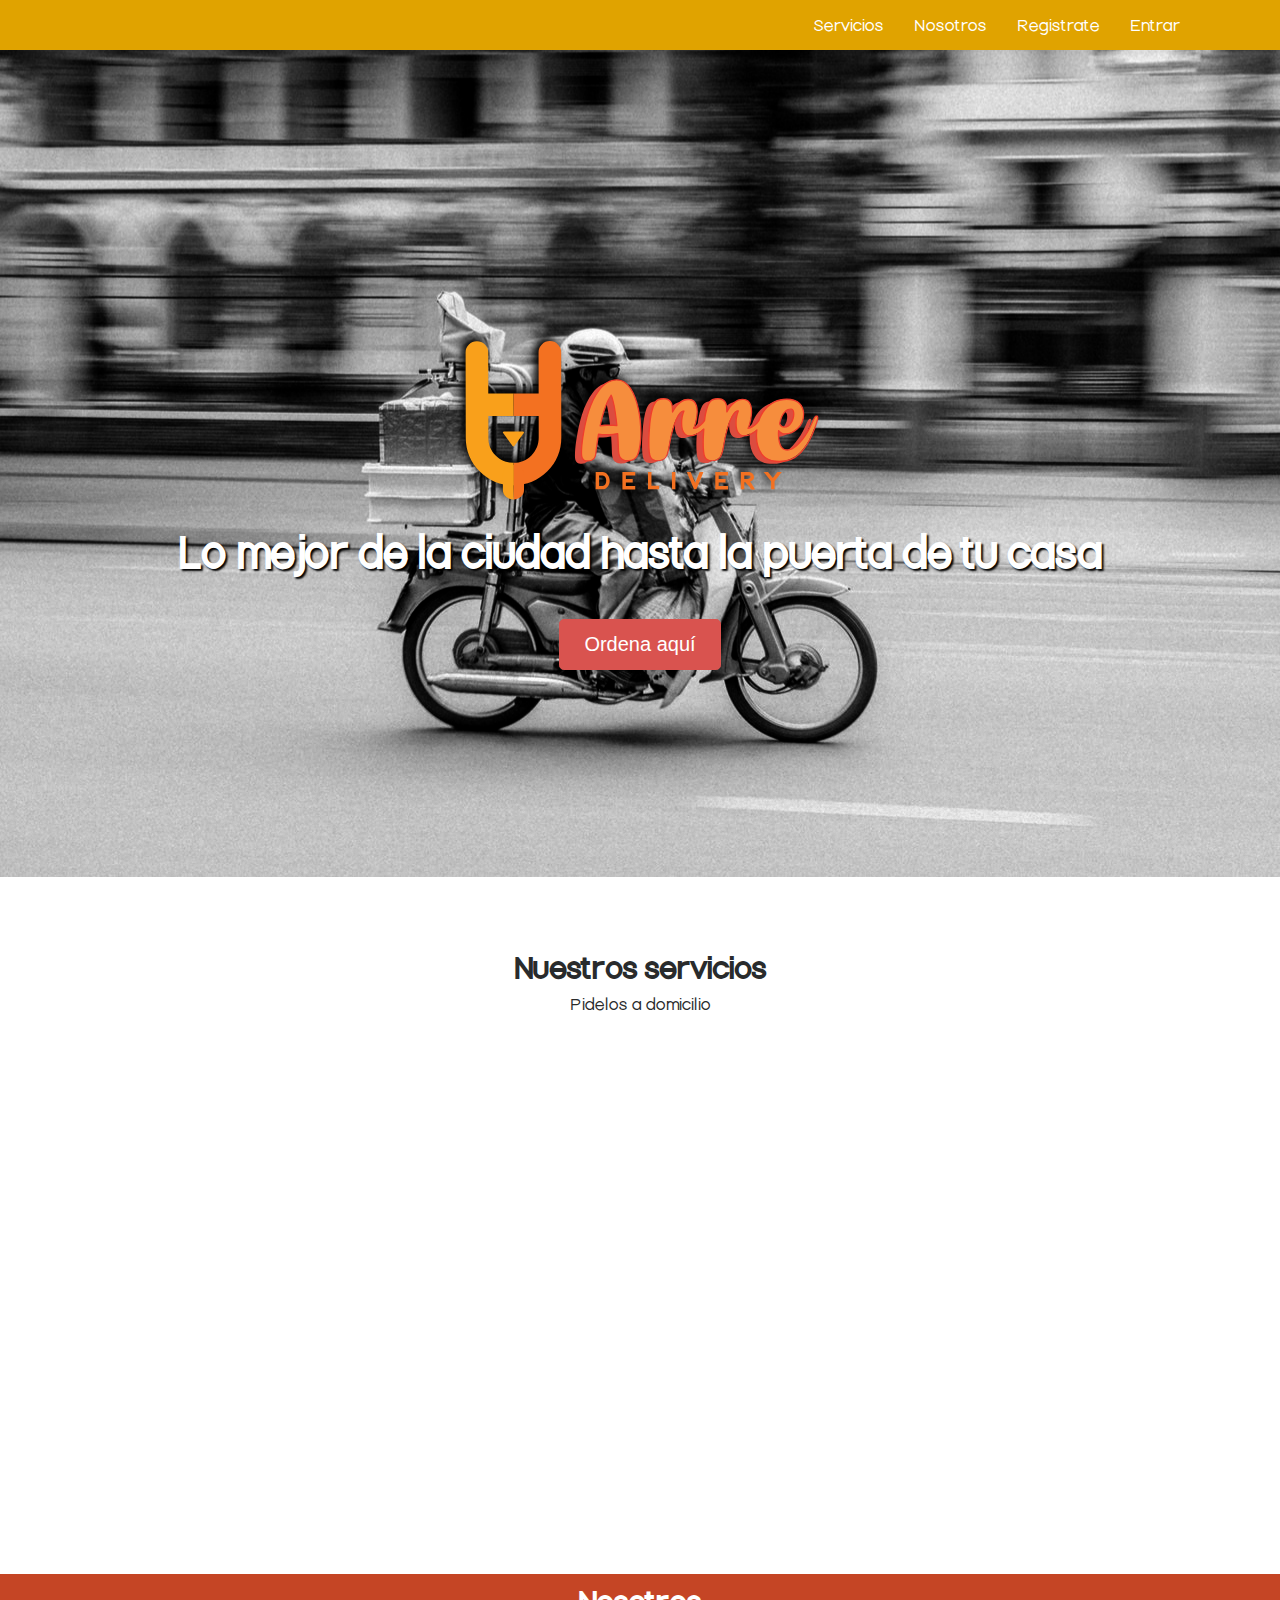
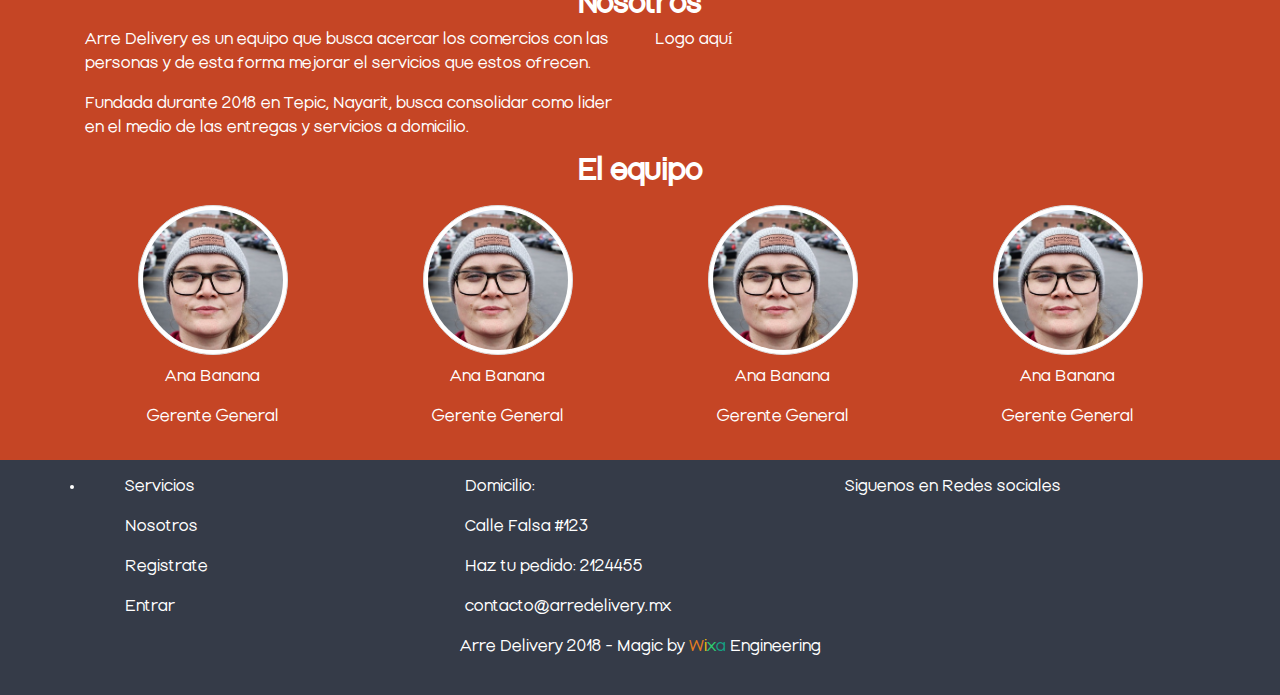
==== index.html @ 2e3682c5 "Front site ArreDelivery V0.1" ====
<!DOCTYPE html>
<html lang="en">
<head>
  <meta charset="UTF-8">
  <meta name="viewport" content="width=device-width, initial-scale=1.0">
  <meta http-equiv="X-UA-Compatible" content="ie=edge">
  <title>Arre Delivery</title>
  <!-- Bootstrap CSS -->
  <link rel="stylesheet" href="css/bootstrap.min.css">
  <!-- Font-awesome -->
  <link rel="stylesheet" href="https://use.fontawesome.com/releases/v5.3.1/css/all.css" integrity="sha384-mzrmE5qonljUremFsqc01SB46JvROS7bZs3IO2EmfFsd15uHvIt+Y8vEf7N7fWAU" crossorigin="anonymous">
  <!-- Wow Animate -->
  <link rel="stylesheet" href="css/animate.min.css">
  <!-- Estilos independientes -->
  <link rel="stylesheet" href="css/style.css">
  <link rel="stylesheet" href="css/nordicafont.css">
</head>
<body>
  <header >
    <article class="container">
      <p  class="hidden-sm-up"><a href="javascript:void(0)" onclick="openNav()"><i class="fas fa-bars fa-border"></i></a></p>
      <section id="navbar-menu" class="navbar-menu">
        <li>
          <ul><a ref="javascript:void(0)" class="closebtn hidden-md-up" onclick="closeNav()"><i class="fas fa-times"></i></a></ul>
          <ul><a href="#services" onclick="closeNav()">Servicios</a></ul>
          <ul><a href="#aboutus" onclick="closeNav()">Nosotros</a></ul>
          <ul><a href="">Registrate</a></ul>
          <ul><a href="">Entrar</a></ul>
        </li>
      </section>
    </article>
  </header>
  <main>
    <article class="main-article d-flex flex-column justify-content-center">
      <section class="text-center d-flex flex-column justify-content-around">
        <img class="logo text-center" src="images/Logo.svg" alt="">
        <h1>Lo mejor de la ciudad hasta la puerta de tu casa</h1>
        <hr/>
        <a href="#services" class="wow zoomIn" ><button  type="button" class="btn btn-danger btn-lg">Ordena aquí</button></a>
      </section>
    </article>
    <article id="services" class="services container text-center">
      <section class="text-center">
        <h3>Nuestros servicios</h3>
        <p>Pidelos a domicilio</p>
        <div class="row">
          <div class="col-sm-12 col-md-6 wow slideInLeft">
            <img src="images/restaurant.jpg" alt="" class="img-thumbnail">
            <p>Restaurantes</p>
          </div>
          <div class="col-sm-12 col-md-6 wow slideInRight">
            <img src="images/drugstore.jpg" alt="" class="img-thumbnail">
            <p>Farmacias</p>
          </div>
          <div class="col-sm-12 col-md-6 wow slideInLeft">
            <img src="images/services.jpeg" alt="" class="img-thumbnail">
            <p>Mandaditos</p>
          </div>
          <div class="col-sm-12 col-md-6 wow slideInRight">
            <img src="images/shipping.jpeg" alt="" class="img-thumbnail">
            <p>Envios</p>
          </div>
        </div>
      </section>
    </article>
    <article id="aboutus" class="aboutus">
      <section class="container">
        <h3 class="text-center">Nosotros</h3>
        <div class="row">
          <div class="col-sm-12 col-md-6">
            <p>Arre Delivery es un equipo que busca acercar  los comercios con las personas y de esta forma mejorar el servicios que estos ofrecen.</p>
            <p>Fundada durante 2018 en Tepic, Nayarit, busca consolidar como lider en el medio de las entregas y servicios a domicilio. </p>
          </div>
          <div class="col-md-6 hidden-sm-down">
            Logo aquí
          </div>
        </div>
      </section>
      <section class="text-center container">
        <h3>El equipo</h3>
        <div class="row">
          <div class="col-md-3 col-sm-12">
            <img class="img-thumbnail selfie-img rounded-circle" src="images/selfie.png" alt="">
            <p>Ana Banana</p>
            <p>Gerente General</p>
          </div>
          <div class="col-md-3 col-sm-12">
            <img class="img-thumbnail selfie-img rounded-circle" src="images/selfie.png" alt="">
            <p>Ana Banana</p>
            <p>Gerente General</p>
          </div>
          <div class="col-md-3 col-sm-12">
            <img class="img-thumbnail selfie-img rounded-circle" src="images/selfie.png" alt="">
            <p>Ana Banana</p>
            <p>Gerente General</p>
          </div>
          <div class="col-md-3 col-sm-12">
            <img class="img-thumbnail selfie-img rounded-circle" src="images/selfie.png" alt="">
            <p>Ana Banana</p>
            <p>Gerente General</p>
          </div>
        </div>
      </section>
    </article>
  </main>
  <footer>
    <section class="container">
      <div class="row">
        <div class="col-md-4 hidden-sm-down">
          <li>
            <ul><a href="#services" onclick="closeNav()">Servicios</a></ul>
            <ul><a href="#aboutus" onclick="closeNav()">Nosotros</a></ul>
            <ul><a href="">Registrate</a></ul>
            <ul><a href="">Entrar</a></ul>
          </li>
        </div>
        <div class="col-md-4">
          <p>Domicilio:</p>
          <p>Calle Falsa #123</p>
          <p>Haz tu pedido: 2124455</p>
          <p>contacto@arredelivery.mx</p>
        </div>
        <div class="col-md-4">
          <p>Siguenos en Redes sociales</p>
          <div class="row hidden-sm-down">
            <div class="col-sm-4"><a href=""><i class="fab fa-facebook"></i></a></div>
            <div class="col-sm-4"><a href=""><i class="fab fa-twitter"></i></a></div>
            <div class="col-sm-4"><a href=""><i class="fab fa-youtube"></i></a></div>
          </div>
        </div>
      </div>
      <p class="text-center">Arre Delivery 2018 - Magic by <a href="wixaengineering.mx"><span style="color: #e57d1f">W</span><span style="color:#eec10e">i</span><span style="color:#2dcc71">x</span><span style="color:	#169f83">a</span> Engineering</a></p>
    </section>
  </footer>
  <script src="js/wow.min.js" ></script>
  <script src="js/app.js" ></script>
  <script src="https://code.jquery.com/jquery-3.1.1.slim.min.js" integrity="sha384-A7FZj7v+d/sdmMqp/nOQwliLvUsJfDHW+k9Omg/a/EheAdgtzNs3hpfag6Ed950n" crossorigin="anonymous"></script>
</body>
</html>
---- css/style.css ----
body {
  font-family: 'Nordica';
  font-weight: 100; }

a {
  text-decoration: none;
  color: white; }

header {
  background-color: #E0A300;
  color: white;
  list-style: none;
  position: fixed;
  top: 0;
  width: 100%;
  height: 50px;
  z-index: 999; }

footer {
  padding-top: 15px;
  padding-bottom: 20px;
  background-color: #353B48;
  color: white; }

ul {
  list-style-type: none; }

article {
  padding: 15px 0px; }

.main-article {
  margin-top: 40px;
  min-height: 100vh;
  background-size: cover;
  background: url(../images/motogray2-lg.jpg) no-repeat center center fixed;
  color: white;
  background-size: 100%; }
  .main-article .logo {
    max-width: 30%;
    text-align: center;
    display: block;
    margin: auto;
    -webkit-filter: drop-shadow(-4px -4px 4px #000);
            filter: drop-shadow(-4px -4px 4px #000); }
  .main-article section h1 {
    text-shadow: 2px 2px 2px #000000; }

.services img {
  max-width: 60%; }

.aboutus {
  background-color: #C54525;
  color: white; }
  .aboutus .selfie-img {
    max-height: 150px;
    margin: 10px; }

@media screen and (max-width: 1700px) {
  /* start of medium tablet styles */
  /* Adding a fixed/percentage min-width could ensure that the image doesn't get too small */
  .main-article {
    background-size: cover;
    background: url(../images/motogray2-md.jpg) no-repeat center center fixed;
    color: white;
    background-size: 100%; } }
/* NAVBAR MENU */
.navbar-menu {
  text-align: right;
  vertical-align: inline-block;
  font-style: normal; }
  .navbar-menu li {
    padding: 0px;
    display: -webkit-box;
    display: -ms-flexbox;
    display: flex;
    -webkit-box-align: center;
        -ms-flex-align: center;
            align-items: center;
    -webkit-box-pack: end;
        -ms-flex-pack: end;
            justify-content: flex-end; }
    .navbar-menu li ul {
      list-style-type: none;
      margin: 0;
      padding: 0 15px; }

@media screen and (max-width: 479px) {
  /* start of phone styles */
  /* It's possible to hide the image if the screen becomes too small */
  .main-article {
    background: url(../images/motogray2-sm.jpg) no-repeat center center fixed;
    color: white;
    background-size: auto 100%; }
    .main-article .logo {
      display: block;
      max-width: 80%;
      margin: auto; }

  .navbar-menu {
    text-align: left;
    display: none;
    height: 100%;
    /* 100% Full-height */
    width: 70%;
    /* 0 width - change this with JavaScript */
    position: fixed;
    /* Stay in place */
    z-index: 1;
    /* Stay on top */
    top: 0;
    /* Stay at the top */
    left: 0;
    background-color: #111;
    /* Black*/
    overflow-x: hidden;
    /* Disable horizontal scroll */
    padding-top: 60px;
    /* Place content 60px from the top */
    -webkit-transition: 0.5s;
    transition: 0.5s;
    /* 0.5 second transition effect to slide in the sidenav */
    background-color: #BD563F; }
    .navbar-menu li {
      padding: 15px;
      width: inherit;
      -webkit-box-orient: vertical;
      -webkit-box-direction: normal;
          -ms-flex-direction: column;
              flex-direction: column; }
      .navbar-menu li ul {
        list-style-type: none;
        margin: 0;
        padding: 5px; } }

/*# sourceMappingURL=style.css.map */
---- css/nordicafont.css ----
@font-face {
    font-family: 'Nordica';
    src: url('fonts/NordicaThin.woff2') format('woff2'),
        url('fonts/NordicaThin.woff') format('woff');
    font-weight: 100;
    font-style: normal;
}

@font-face {
    font-family: 'Nordica';
    src: url('fonts/NordicaHairline.woff2') format('woff2'),
        url('fonts/NordicaHairline.woff') format('woff');
    font-weight: normal;
    font-style: normal;
}

@font-face {
    font-family: 'Nordica';
    src: url('fonts/NordicaBlack.woff2') format('woff2'),
        url('fonts/NordicaBlack.woff') format('woff');
    font-weight: 900;
    font-style: normal;
}

@font-face {
    font-family: 'Nordica';
    src: url('fonts/NordicaRegular.woff2') format('woff2'),
        url('fonts/NordicaRegular.woff') format('woff');
    font-weight: normal;
    font-style: normal;
}
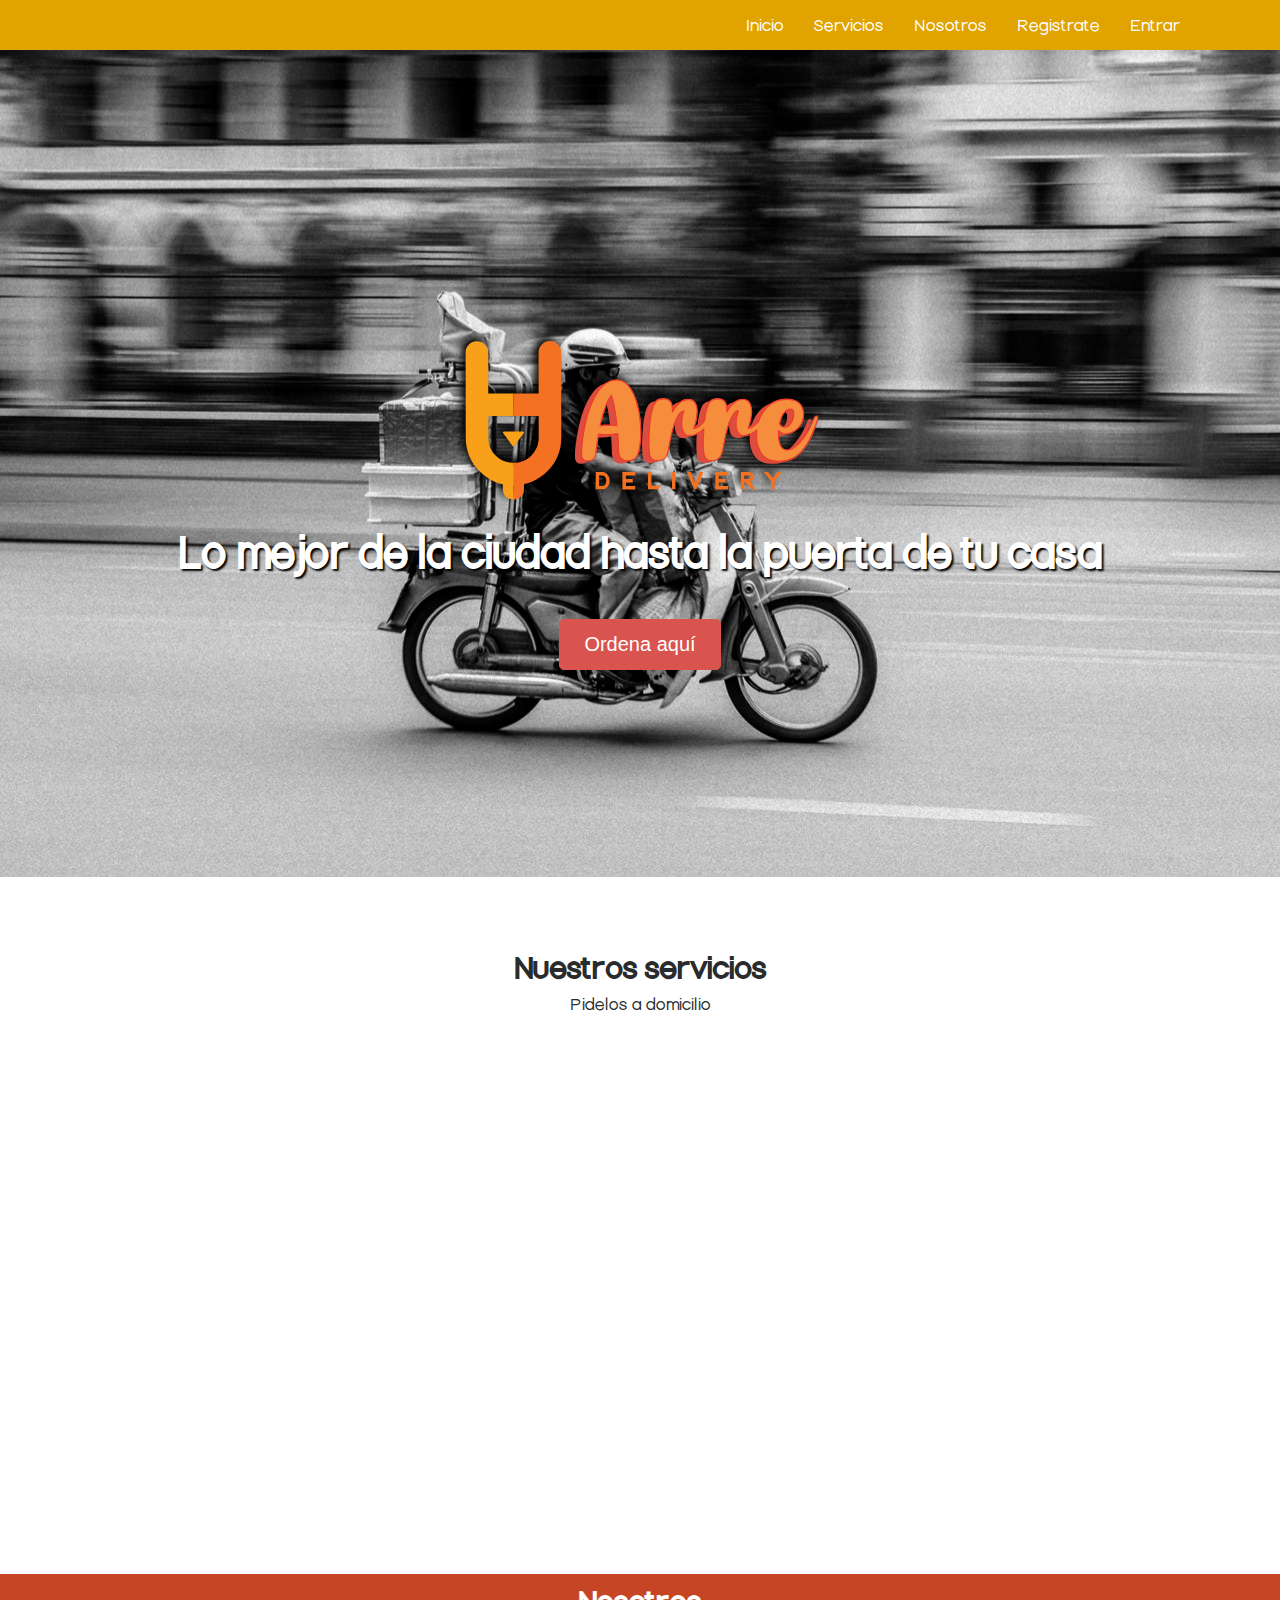
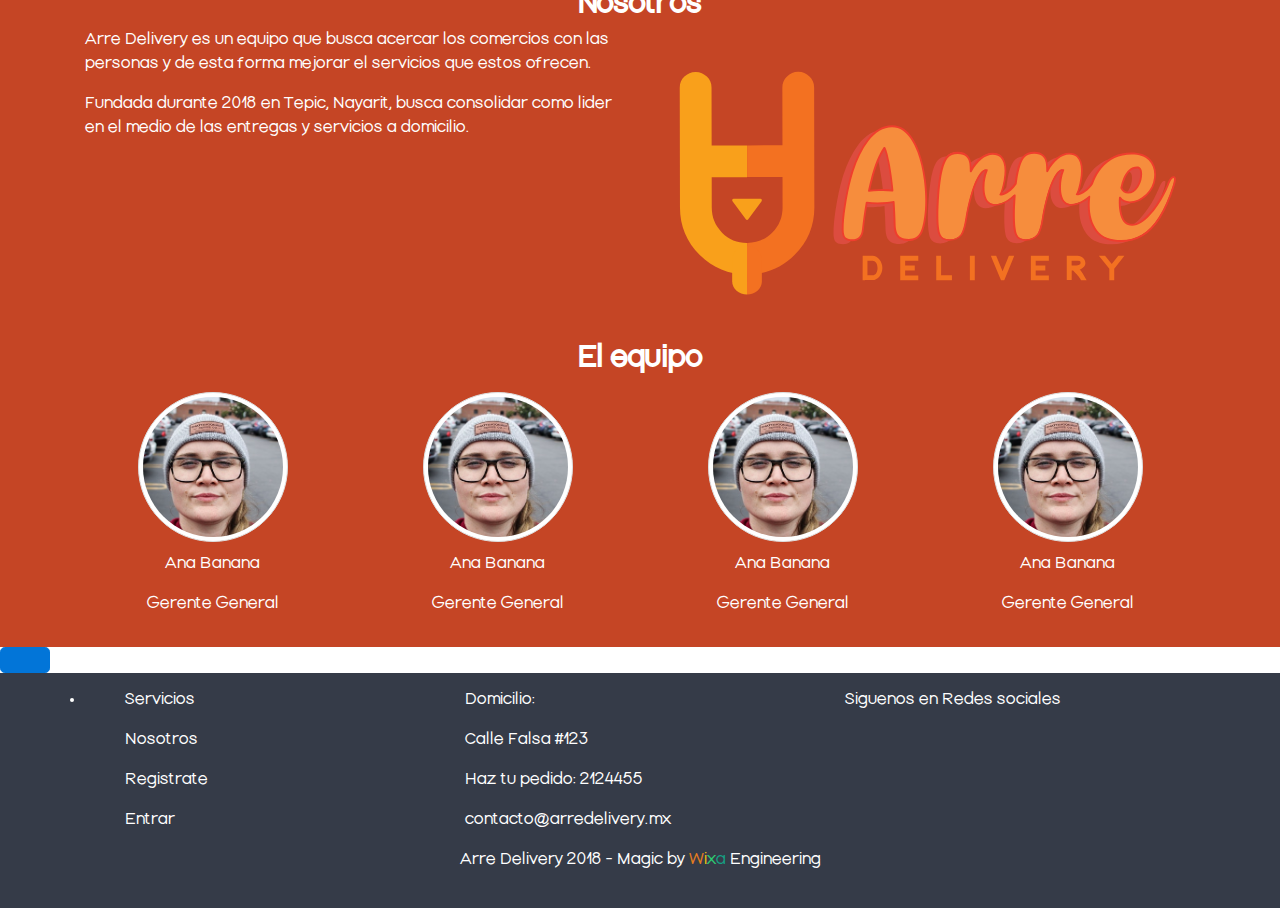
==== commit 3359254b: "Change titles and styling on homepage" ====
--- a/index.html
+++ b/index.html
@@ -22,6 +22,7 @@
       <section id="navbar-menu" class="navbar-menu">
         <li>
           <ul><a ref="javascript:void(0)" class="closebtn hidden-md-up" onclick="closeNav()"><i class="fas fa-times"></i></a></ul>
+          <ul><a href="index.html">Inicio</a></ul>
           <ul><a href="#services" onclick="closeNav()">Servicios</a></ul>
           <ul><a href="#aboutus" onclick="closeNav()">Nosotros</a></ul>
           <ul><a href="">Registrate</a></ul>
@@ -45,7 +46,7 @@
         <p>Pidelos a domicilio</p>
         <div class="row">
           <div class="col-sm-12 col-md-6 wow slideInLeft">
-            <img src="images/restaurant.jpg" alt="" class="img-thumbnail">
+            <a href="restaurants.html"><img src="images/restaurant.jpg" alt="" class="img-thumbnail"></a>
             <p>Restaurantes</p>
           </div>
           <div class="col-sm-12 col-md-6 wow slideInRight">
@@ -72,7 +73,7 @@
             <p>Fundada durante 2018 en Tepic, Nayarit, busca consolidar como lider en el medio de las entregas y servicios a domicilio. </p>
           </div>
           <div class="col-md-6 hidden-sm-down">
-            Logo aquí
+            <img class="logo text-center" src="images/Logo.svg" alt="">
           </div>
         </div>
       </section>
@@ -102,6 +103,8 @@
         </div>
       </section>
     </article>
+    <a id="back-to-top" href="#" class="btn btn-primary btn-lg back-to-top" role="button" title="Click to return on the top page" data-toggle="tooltip" data-placement="left"><span class="glyphicon glyphicon-chevron-up"></span></a>
+
   </main>
   <footer>
     <section class="container">
